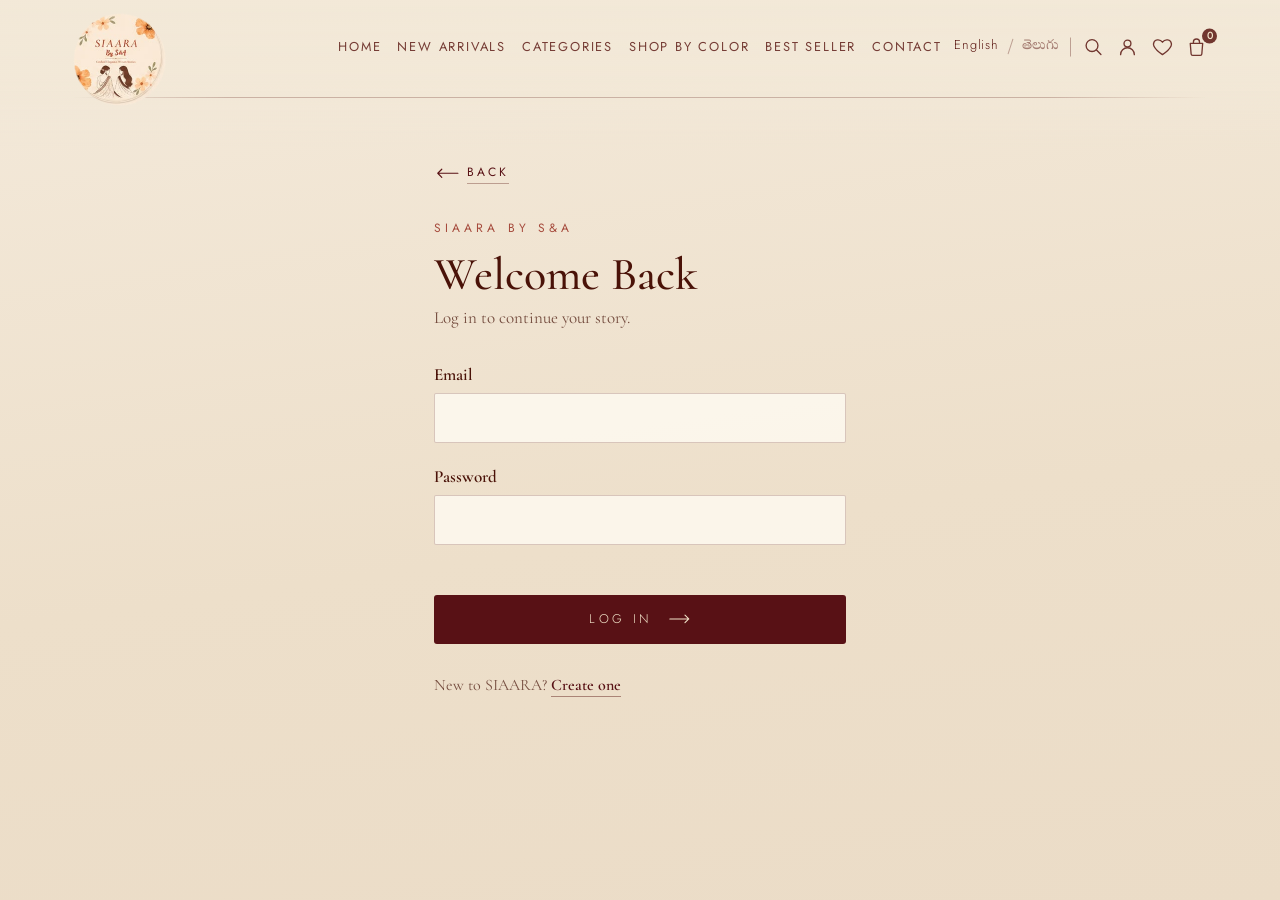
==== account.html @ 32a276ed "SIAARA By S&A — complete saree shopping website Cinematic landing experience (intro, hero, five edit" ====
<!DOCTYPE html>
<html lang="en">
<head>
  <meta charset="UTF-8">
  <meta name="viewport" content="width=device-width, initial-scale=1.0, viewport-fit=cover">
  <title>My Account — SIAARA By S&amp;A</title>
  <link rel="icon" type="image/png" href="assets/img/logo.png">
  <link rel="preconnect" href="https://fonts.googleapis.com">
  <link rel="preconnect" href="https://fonts.gstatic.com" crossorigin>
  <link rel="stylesheet" href="https://fonts.googleapis.com/css2?family=Cormorant:wght@500;600&family=Cormorant+Garamond:wght@400;500;600&family=Great+Vibes&family=Jost:wght@300;400;500&family=Noto+Serif+Telugu:wght@400;500;600&display=swap">
  <link rel="stylesheet" href="css/base.css">
  <link rel="stylesheet" href="css/hero.css">
  <link rel="stylesheet" href="css/commerce.css">
</head>
<body class="commerce past-hero" data-page="account">

  <header id="siteHeader"></header>

  <main class="com-main">
    <div id="accountHost"></div>
  </main>

  <script type="module" src="js/commerce.js"></script>
</body>
</html>
---- css/base.css ----
/* ═══════════════════════════════════════════════
   SIAARA — base tokens & reset
   Colors sampled directly from brand references.
   ═══════════════════════════════════════════════ */

:root {
  /* — sampled brand palette — */
  --cream:        #ECDAC5;   /* intro ground */
  --cream-deep:   #E0CAB2;   /* intro vignette edge */
  --ivory:        #FBEAD4;   /* logo disc fill */
  --terracotta:   #B56B4F;   /* button */
  --terracotta-2: #A65B3F;   /* button pressed / ring line */
  --taupe-ring:   #C6A288;   /* resting ring */
  --taupe-ring-2: #DEC8B1;   /* inner resting ring */
  --maroon:       #510D06;   /* hero wall */
  --maroon-deep:  #411D11;   /* hero shadow corner */

  /* — hero — */
  --hero-fx: 0.5;            /* object-position focus x */
  --text-cream: #F3E6D0;     /* hero type on maroon */
  --logo-land-d: clamp(70px, 10.6vh, 100px);   /* landed logo diameter */

  /* — section 2 — */
  --s2-maroon: #5A1712;      /* editorial text on cream */

  /* — intro geometry — */
  --intro-logo-d: clamp(216px, 30vmin, 292px);
}

*, *::before, *::after { box-sizing: border-box; }

html, body {
  margin: 0;
  padding: 0;
  height: 100%;
}

html { background: var(--cream); }

body {
  font-family: Georgia, 'Times New Roman', serif;
  -webkit-font-smoothing: antialiased;
  -webkit-tap-highlight-color: transparent;
}

/* pinned while the opening choreography plays */
body.is-locked { overflow: hidden; height: 100%; }

img { user-select: none; -webkit-user-drag: none; }

@media (prefers-reduced-motion: reduce) {
  *, *::before, *::after {
    animation-duration: 0.01ms !important;
    transition-duration: 0.01ms !important;
  }
}
---- css/hero.css ----
/* ═══════════════════════════════════════════════
   SIAARA — hero
   Live editorial composition over the clean plate.
   Copy column positions derive from the 1600×900
   reference; the header is the refined couture
   redesign (stage 3).
   ═══════════════════════════════════════════════ */

#hero {
  position: relative;
  width: 100%;
  height: 100svh;
  z-index: 0;
  background: var(--maroon-deep);
  opacity: 0;
  visibility: hidden;
  font-family: 'Cormorant Garamond', Georgia, serif;
  color: var(--text-cream);
}

/* the traveled logo joins the header flow once landed,
   so it scrolls away with the hero */
#logo.in-header {
  position: absolute;
  left: 5.6%;
  top: calc(6.6vh - var(--logo-land-d) / 2);
  width: var(--logo-land-d);
  height: var(--logo-land-d);
  visibility: visible;
  z-index: 7;
}

@media (max-width: 1024px) {
  #logo.in-header {
    left: 16px;
    top: calc(env(safe-area-inset-top, 0px) + 12px);
    width: clamp(60px, 17vw, 80px);
    height: clamp(60px, 17vw, 80px);
  }
}

#heroFrame {
  position: absolute;
  inset: 0;
  overflow: hidden;
}

#heroImg {
  position: absolute;
  inset: 0;
  width: 100%;
  height: 100%;
  object-fit: cover;
  object-position: calc(var(--hero-fx) * 100%) 50%;
  will-change: transform;
}

/* gentle scrims — legibility for the header and base, per reference lighting */
.hero-grade {
  position: absolute;
  inset: 0;
  pointer-events: none;
  background:
    linear-gradient(180deg, rgba(26, 4, 2, 0.55) 0%, rgba(26, 4, 2, 0) 20%),
    linear-gradient(0deg, rgba(22, 4, 2, 0.32) 0%, rgba(22, 4, 2, 0) 12%);
}

/* ─────────── header (couture single tier) ─────────── */

#siteHeader {
  position: fixed;
  inset: 0 0 auto 0;
  height: 13vh;
  z-index: 15;
  pointer-events: none;              /* children re-enable */
  padding-top: env(safe-area-inset-top, 0px);
}

#siteHeader a,
#siteHeader button { pointer-events: auto; }

/* light-ground state once the dark hero has scrolled away */
#siteHeader::before {
  content: '';
  position: absolute;
  inset: -1px 0 -3.5vh 0;
  background: linear-gradient(180deg,
    rgba(242, 232, 215, 0.94) 0%,
    rgba(242, 232, 215, 0.78) 55%,
    rgba(242, 232, 215, 0) 100%);
  opacity: 0;
  transition: opacity 0.5s cubic-bezier(0.22, 1, 0.36, 1);
  pointer-events: none;
}

.past-hero #siteHeader::before { opacity: 1; }

.past-hero .nav-link,
.past-hero .lang-btn,
.past-hero #siteHeader .icon-btn { color: var(--s2-maroon); }

.past-hero .nav-link::after { background: var(--s2-maroon); }

.past-hero .lang-sep,
.past-hero .utils-divider { background: rgba(90, 23, 18, 0.35); }

.past-hero .header-rule {
  background: linear-gradient(90deg,
    rgba(90, 23, 18, 0) 0%,
    rgba(90, 23, 18, 0.26) 14%,
    rgba(90, 23, 18, 0.26) 86%,
    rgba(90, 23, 18, 0) 100%);
}

.past-hero #siteHeader .cart-count { background: var(--s2-maroon); color: #F2E4CA; }

.nav-link,
.lang-btn,
.icon-btn { transition-property: opacity, transform, color; }

#logoSlot {
  position: absolute;
  left: 5.6%;
  top: calc(6.6vh - var(--logo-land-d) / 2);
  width: var(--logo-land-d);
  height: var(--logo-land-d);
  pointer-events: none;
}

.header-rule {
  position: absolute;
  left: 5.6%;
  right: 5.6%;
  top: 10.8vh;
  height: 1px;
  background: linear-gradient(90deg,
    rgba(243, 230, 208, 0) 0%,
    rgba(243, 230, 208, 0.32) 14%,
    rgba(243, 230, 208, 0.32) 86%,
    rgba(243, 230, 208, 0) 100%);
  transform-origin: 50% 50%;
}

#mainNav {
  position: absolute;
  left: 50%;
  top: 5.2vh;
  transform: translate(-50%, -50%);
  display: flex;
  align-items: baseline;
  gap: 2.5vw;
  white-space: nowrap;
}

.nav-link {
  position: relative;
  font-family: 'Jost', sans-serif;
  font-weight: 400;
  font-size: clamp(10px, 1.43vh, 13px);
  letter-spacing: 0.24em;
  text-transform: uppercase;
  line-height: 1;
  color: var(--text-cream);
  text-decoration: none;
  opacity: 0.82;
  transition: opacity 0.45s cubic-bezier(0.22, 1, 0.36, 1);
}

.nav-link::after {
  content: '';
  position: absolute;
  left: 0;
  right: 0.24em;                 /* optical: ignore trailing tracking */
  bottom: -0.75em;
  height: 1px;
  background: var(--text-cream);
  transform: scaleX(0);
  transform-origin: left center;
  transition: transform 0.5s cubic-bezier(0.22, 1, 0.36, 1);
}

.nav-link:hover { opacity: 1; }
.nav-link:hover::after,
.nav-link.is-active::after { transform: scaleX(1); }
.nav-link.is-active { opacity: 1; }

.nav-link:focus-visible,
.icon-btn:focus-visible,
.lang-btn:focus-visible,
.cta:focus-visible {
  outline: 1px solid rgba(243, 230, 208, 0.7);
  outline-offset: 4px;
  border-radius: 2px;
}

/* — right utility cluster — */

.header-utils {
  position: absolute;
  right: 5.6%;
  top: 5.2vh;
  transform: translateY(-50%);
  display: flex;
  align-items: center;
  gap: 1.15vw;   /* tightened when the wishlist icon joined the cluster */
}

.lang-switch {
  display: flex;
  align-items: baseline;
  gap: 0.7em;
}

.lang-btn {
  padding: 0;
  border: none;
  background: none;
  cursor: pointer;
  font-family: 'Jost', sans-serif;
  font-weight: 300;
  font-size: clamp(10px, 1.43vh, 13px);
  letter-spacing: 0.14em;
  line-height: 1;
  color: var(--text-cream);
  opacity: 0.5;
  transition: opacity 0.45s cubic-bezier(0.22, 1, 0.36, 1);
}

.lang-btn[lang="te"] {
  font-family: 'Noto Serif Telugu', serif;
  font-weight: 400;
  font-size: clamp(11px, 1.55vh, 14px);
  letter-spacing: 0.02em;
}

.lang-btn:hover { opacity: 0.85; }

.lang-btn.is-active {
  opacity: 1;
  cursor: default;
}

.lang-sep {
  width: 1px;
  height: 1em;
  background: rgba(243, 230, 208, 0.4);
  transform: rotate(18deg);
  align-self: center;
}

.utils-divider {
  width: 1px;
  height: 2.1vh;
  background: rgba(243, 230, 208, 0.25);
}

.icon-btn {
  position: relative;
  width: clamp(18px, 2.55vh, 23px);
  height: clamp(18px, 2.55vh, 23px);
  padding: 0;
  border: none;
  background: none;
  color: var(--text-cream);
  cursor: pointer;
  opacity: 0.85;
  transition: opacity 0.4s cubic-bezier(0.22, 1, 0.36, 1),
              transform 0.4s cubic-bezier(0.22, 1, 0.36, 1);
}

.icon-btn:hover { opacity: 1; transform: translateY(-1px); }
.icon-btn svg { width: 100%; height: 100%; display: block; }

/* utility icons that navigate (bag, wishlist, account) are anchors */
a.icon-btn { display: inline-block; text-decoration: none; }

.menu-btn { display: none; }

.cart-count {
  position: absolute;
  top: -30%;
  right: -38%;
  min-width: 1.45em;
  height: 1.45em;
  display: grid;
  place-items: center;
  font-family: 'Jost', sans-serif;
  font-weight: 500;
  font-size: clamp(8px, 1.15vh, 11px);
  line-height: 1;
  color: #4A1208;
  background: var(--ivory);
  border-radius: 50%;
}

/* ─────────── copy column ─────────── */

.hero-copy {
  position: absolute;
  left: 11.6%;
  top: 26vh;
  z-index: 5;
  max-width: 42%;
}

.eyebrow {
  margin: 0;
  font-family: 'Cormorant Garamond', Georgia, serif;
  font-weight: 500;
  font-size: clamp(12px, 1.9vh, 18px);
  letter-spacing: 0.42em;
  text-transform: uppercase;
  color: var(--text-cream);
  opacity: 0.94;
}

.display {
  position: relative;
  margin: 0.5vh 0 0 -0.05em;
  height: 13.6vh;                /* fixed box: language switch never reflows */
  font-family: 'Cormorant', 'Cormorant Garamond', Georgia, serif;
  font-weight: 500;
  font-size: clamp(64px, 12.9vh, 126px);
  line-height: 0.98;
  letter-spacing: 0.005em;
  text-transform: uppercase;
  color: #F4E3C8;
}

.display-word { display: inline-block; }

.swash {
  position: absolute;
  left: 3%;
  top: 66%;
  width: 97%;
  max-width: 30vw;
  height: auto;
  color: #F4E3C8;
  pointer-events: none;
}

.subline {
  margin: 3.15vh 0 0;
  font-family: 'Jost', sans-serif;
  font-weight: 300;
  font-size: clamp(11px, 1.67vh, 16px);
  letter-spacing: 0.34em;
  line-height: 1.55;
  text-transform: uppercase;
  color: var(--text-cream);
  opacity: 0.92;
}

.cta {
  display: inline-flex;
  align-items: center;
  gap: 1.4em;
  margin-top: 3.6vh;
  height: clamp(42px, 5.55vh, 53px);
  padding: 0 1.9em;
  border-radius: 999px;
  background: #F2E4CA;
  color: #4A1208;
  text-decoration: none;
  font-family: 'Jost', sans-serif;
  font-weight: 400;
  font-size: clamp(10px, 1.45vh, 14px);
  letter-spacing: 0.26em;
  text-transform: uppercase;
  box-shadow: 0 10px 30px rgba(12, 2, 1, 0.35);
  transition: background 0.5s cubic-bezier(0.22, 1, 0.36, 1),
              transform 0.5s cubic-bezier(0.22, 1, 0.36, 1),
              box-shadow 0.5s cubic-bezier(0.22, 1, 0.36, 1);
}

.cta svg {
  width: 1.85em;
  flex: none;
  transition: transform 0.5s cubic-bezier(0.22, 1, 0.36, 1);
}

.cta:hover {
  background: #F8ECD6;
  transform: translateY(-2px);
  box-shadow: 0 16px 38px rgba(12, 2, 1, 0.45);
}

.cta:hover svg { transform: translateX(6px); }
.cta:active { transform: translateY(0) scale(0.985); }

/* ─────────── the Siaara signature (design statement) ─────────── */

.signature {
  margin-top: 4.2vh;
}

.signature-head {
  display: flex;
  align-items: center;
  gap: 1.6em;
  margin-bottom: 2.5vh;
}

.signature-overline {
  font-family: 'Jost', sans-serif;
  font-weight: 300;
  font-size: clamp(9px, 1.25vh, 12px);
  letter-spacing: 0.38em;
  text-transform: uppercase;
  color: var(--text-cream);
  opacity: 0.78;
  white-space: nowrap;
}

.signature-rule {
  width: 8.5em;
  height: 1px;
  background: linear-gradient(90deg,
    rgba(243, 230, 208, 0.45) 0%,
    rgba(243, 230, 208, 0) 100%);
  transform-origin: left center;
}

.signature-grid {
  display: grid;
  grid-template-columns: repeat(3, 10.5em);
  column-gap: 2.4em;
  margin: 0;
  padding: 0;
  list-style: none;
}

.signature-grid li {
  display: flex;
  flex-direction: column;
  align-items: flex-start;
  gap: 1.6vh;
}

.f-icon {
  width: clamp(20px, 3vh, 27px);
  height: auto;
  color: var(--text-cream);
  opacity: 0.9;
}

.signature-grid span {
  font-family: 'Jost', sans-serif;
  font-weight: 300;
  font-size: clamp(9px, 1.3vh, 13px);
  letter-spacing: 0.27em;
  line-height: 1.7;
  text-transform: uppercase;
  color: var(--text-cream);
  opacity: 0.9;
}

/* ─────────── right column, script, scroll ─────────── */

.hero-side {
  position: absolute;
  left: 84.55%;
  top: 20.3vh;
  z-index: 5;
}

.hero-side p {
  margin: 0;
  font-family: 'Jost', sans-serif;
  font-weight: 300;
  font-size: clamp(10px, 1.56vh, 15px);
  letter-spacing: 0.32em;
  line-height: 1.62;
  text-transform: uppercase;
  color: var(--text-cream);
  opacity: 0.95;
}

.side-rule {
  display: block;
  width: 3em;
  height: 1px;
  margin-top: 2.4vh;
  background: rgba(243, 230, 208, 0.75);
}

.hero-script {
  position: absolute;
  left: 88.4%;
  top: 84vh;
  z-index: 5;
  transform: rotate(-6deg);
  color: #F0DFC6;
}

.hero-script p {
  margin: 0;
  font-family: 'Great Vibes', cursive;
  font-weight: 400;
  font-size: clamp(20px, 3.4vh, 33px);
  line-height: 1.12;
  white-space: nowrap;
}

.hero-script svg {
  width: 62%;
  margin: 0.6vh 0 0 8%;
  color: #F0DFC6;
}

.hero-scroll {
  position: absolute;
  left: 50%;
  top: 88.2vh;
  z-index: 5;
  transform: translateX(-50%);
  display: flex;
  flex-direction: column;
  align-items: center;
  gap: 1.4vh;
  color: var(--text-cream);
  opacity: 0.92;
}

.hero-scroll svg { width: clamp(18px, 2.9vh, 27px); }

.hero-scroll span {
  font-family: 'Jost', sans-serif;
  font-weight: 300;
  font-size: clamp(9px, 1.34vh, 13px);
  letter-spacing: 0.32em;
  text-transform: uppercase;
  white-space: nowrap;
}

/* ─────────── తెలుగు typography ───────────
   Telugu has no capitals and dislikes wide tracking;
   Noto Serif Telugu carries the premium serif voice. */

.lang-te .nav-link,
.lang-te .lang-btn[data-lang="en"] { text-transform: none; }

.lang-te .nav-link {
  font-family: 'Noto Serif Telugu', serif;
  font-weight: 400;
  font-size: clamp(10px, 1.4vh, 13px);
  letter-spacing: 0.02em;
}

.lang-te #mainNav { gap: 1.5vw; }

.lang-te .eyebrow {
  font-family: 'Noto Serif Telugu', serif;
  font-weight: 500;
  letter-spacing: 0.16em;
  font-size: clamp(11px, 1.75vh, 17px);
}

.lang-te .display {
  font-family: 'Noto Serif Telugu', serif;
  font-weight: 600;
  font-size: clamp(44px, 8.9vh, 88px);
  line-height: 1.32;
  letter-spacing: 0.01em;
}

.lang-te .swash { width: 74%; }

.lang-te .subline {
  font-family: 'Noto Serif Telugu', serif;
  font-weight: 400;
  letter-spacing: 0.08em;
  line-height: 1.75;
  font-size: clamp(11px, 1.62vh, 16px);
  text-transform: none;
}

.lang-te .cta span {
  font-family: 'Noto Serif Telugu', serif;
  font-weight: 500;
  letter-spacing: 0.06em;
  font-size: clamp(11px, 1.55vh, 15px);
  text-transform: none;
}

.lang-te .signature-overline,
.lang-te .signature-grid span {
  font-family: 'Noto Serif Telugu', serif;
  font-weight: 400;
  text-transform: none;
}

.lang-te .signature-overline { letter-spacing: 0.14em; }

.lang-te .signature-grid span {
  letter-spacing: 0.05em;
  line-height: 1.8;
  font-size: clamp(10px, 1.42vh, 14px);
}

.lang-te .hero-scroll span {
  font-family: 'Noto Serif Telugu', serif;
  letter-spacing: 0.06em;
  text-transform: none;
}

/* ── collection cards are links: the whole card invites the tap ── */

.na-card, .or-card, .sc-card, .bs-item { cursor: pointer; }

@media (hover: none) {
  .na-card, .or-card, .sc-card, .bs-item {
    -webkit-tap-highlight-color: transparent;
  }
  /* quiet press feedback — the transition lives only on the pressed
     state so it can never fight the gsap entrance transforms */
  .na-card:active, .or-card:active, .sc-card:active, .bs-item:active {
    transform: scale(0.985);
    transition: transform 0.25s cubic-bezier(0.22, 1, 0.36, 1);
  }
}

/* narrower desktops: keep the nav clear of the utility cluster
   (the cluster grew a wishlist icon, so the tightening starts earlier) */
@media (max-width: 1460px) {
  #mainNav { gap: 1.25vw; }
  .header-utils { gap: 0.9vw; }
  .nav-link { letter-spacing: 0.14em; }
  .lang-btn { letter-spacing: 0.06em; }
}

@media (max-width: 1150px) and (min-width: 1025px) {
  #mainNav { gap: 1.05vw; }
  .header-utils { gap: 0.85vw; }
  .nav-link { letter-spacing: 0.13em; }
}

/* ─────────── mobile (interim until the mobile reference arrives) ─────────── */

@media (max-width: 1024px) {
  :root { --hero-fx: 0.62; }

  #mainNav { display: none; }
  .header-rule { display: none; }
  .utils-divider { display: none; }
  #siteHeader .account-btn { display: none; }   /* account lives in the menu */
  #siteHeader .wish-btn { display: none; }      /* wishlist lives in the menu */
  #siteHeader .lang-switch { display: none; }   /* language lives in the menu */
  .menu-btn { display: block; }

  #logoSlot {
    left: 16px;
    top: calc(env(safe-area-inset-top, 0px) + 12px);
    width: clamp(60px, 17vw, 80px);
    height: clamp(60px, 17vw, 80px);
  }

  .header-utils {
    right: 5%;
    top: calc(env(safe-area-inset-top, 0px) + 34px);
    gap: 22px;
  }

  #siteHeader .icon-btn { width: 24px; height: 24px; }

  .hero-copy {
    left: 7.5%;
    top: 24vh;
    max-width: 85%;
  }

  .display { font-size: clamp(56px, 17vw, 92px); height: auto; min-height: 13.6vh; }
  .lang-te .display { font-size: clamp(40px, 12vw, 70px); }
  .swash { max-width: 76vw; }
  .subline { margin-top: 6vh; }

  .signature { margin-top: 5vh; }
  .signature-grid {
    grid-template-columns: repeat(3, minmax(0, 1fr));
    column-gap: 6%;
  }
  .signature-grid span { letter-spacing: 0.18em; }

  .hero-side { display: none; }
  .hero-script { left: auto; right: 6%; top: auto; bottom: 9vh; }
  .hero-scroll { display: none; }
}

/* ─────────── mobile menu overlay ─────────── */

#mobileMenu {
  position: fixed;
  inset: 0;
  z-index: 60;
  background: linear-gradient(168deg, #F2E8D8 0%, #EBDCC7 100%);
  display: flex;
  flex-direction: column;
  align-items: center;
  justify-content: center;
  gap: 0;
  opacity: 0;
  visibility: hidden;
  transition: opacity 0.4s cubic-bezier(0.22, 1, 0.36, 1),
              visibility 0s linear 0.4s;
  padding: calc(env(safe-area-inset-top, 0px) + 4vh) 8% calc(env(safe-area-inset-bottom, 0px) + 5vh);
}

#mobileMenu.is-open {
  opacity: 1;
  visibility: visible;
  transition: opacity 0.45s cubic-bezier(0.22, 1, 0.36, 1);
}

#mobileMenu .mm-link,
#mobileMenu .mm-rule,
#mobileMenu .mm-lang,
#mobileMenu .mm-ig {
  opacity: 0;
  transform: translateY(14px);
  transition: opacity 0.55s cubic-bezier(0.22, 1, 0.36, 1),
              transform 0.55s cubic-bezier(0.22, 1, 0.36, 1);
}

#mobileMenu.is-open .mm-link,
#mobileMenu.is-open .mm-rule,
#mobileMenu.is-open .mm-lang,
#mobileMenu.is-open .mm-ig {
  opacity: 1;
  transform: translateY(0);
}

#mobileMenu.is-open .mm-link:nth-child(1) { transition-delay: 0.06s; }
#mobileMenu.is-open .mm-link:nth-child(2) { transition-delay: 0.11s; }
#mobileMenu.is-open .mm-link:nth-child(3) { transition-delay: 0.16s; }
#mobileMenu.is-open .mm-link:nth-child(4) { transition-delay: 0.21s; }
#mobileMenu.is-open .mm-link:nth-child(5) { transition-delay: 0.26s; }
#mobileMenu.is-open .mm-link:nth-child(6) { transition-delay: 0.31s; }
#mobileMenu.is-open .mm-link:nth-child(7) { transition-delay: 0.36s; }
#mobileMenu.is-open .mm-link:nth-child(8) { transition-delay: 0.41s; }
#mobileMenu.is-open .mm-link:nth-child(9) { transition-delay: 0.46s; }
#mobileMenu.is-open .mm-rule { transition-delay: 0.5s; }
#mobileMenu.is-open .mm-lang { transition-delay: 0.54s; }
#mobileMenu.is-open .mm-ig { transition-delay: 0.58s; }

.mm-close {
  position: absolute;
  top: calc(env(safe-area-inset-top, 0px) + 18px);
  right: 20px;
  width: 44px;
  height: 44px;
  border: 1px solid rgba(90, 23, 18, 0.35);
  border-radius: 50%;
  background: none;
  color: var(--s2-maroon);
  cursor: pointer;
  display: grid;
  place-items: center;
  transition: background 0.4s cubic-bezier(0.22, 1, 0.36, 1);
}

.mm-close svg { width: 40%; }
.mm-close:active { background: rgba(90, 23, 18, 0.08); }

.mm-nav {
  display: flex;
  flex-direction: column;
  align-items: center;
  gap: 3.4vh;
}

.mm-link {
  font-family: 'Cormorant', Georgia, serif;
  font-weight: 500;
  font-size: clamp(26px, 3.8vh, 34px);
  letter-spacing: 0.04em;
  color: #5A1210;
  text-decoration: none;
  line-height: 1;
  padding: 0.5vh 1em;
}

.mm-link:active { opacity: 0.6; }

.lang-te .mm-link,
.mm-link:lang(te) { font-family: 'Noto Serif Telugu', serif; }

.mm-rule {
  width: 15vw;
  max-width: 90px;
  height: 1px;
  margin: 4.5vh 0 3.2vh;
  background: rgba(90, 23, 18, 0.4);
}

.mm-lang .lang-btn { color: var(--s2-maroon); font-size: 15px; }
.mm-lang .lang-sep { background: rgba(90, 23, 18, 0.4); }

.mm-ig {
  margin-top: 3.4vh;
  font-family: 'Jost', sans-serif;
  font-weight: 300;
  font-size: 12px;
  letter-spacing: 0.28em;
  text-transform: uppercase;
  color: rgba(90, 23, 18, 0.75);
  text-decoration: none;
}

body.menu-open { overflow: hidden; }
---- css/commerce.css ----
/* ═══════════════════════════════════════════════
   SIAARA — commerce pages
   Product · Bag · Wishlist · Auth · Checkout ·
   Order · Account — plus the global search overlay
   and toast (also loaded by the landing page).
   Mobile-first; the global header comes from
   hero.css (body carries .past-hero for the light
   palette).
   ═══════════════════════════════════════════════ */

/* ── page ground ── */

body.commerce {
  min-height: 100svh;
  background: linear-gradient(172deg, #F4EADB 0%, #EDDFCA 58%, #EBDCC7 100%);
  color: #3E100A;
  font-family: 'Cormorant Garamond', Georgia, serif;
}

body.menu-open { overflow: hidden; }

.commerce .hdr-logo-link { position: static; }

.com-main {
  max-width: 1180px;
  margin: 0 auto;
  padding: calc(env(safe-area-inset-top, 0px) + 124px) 6% calc(env(safe-area-inset-bottom, 0px) + 9vh);
}

/* ── shared type ── */

.com-eyebrow {
  font-family: 'Jost', sans-serif;
  font-weight: 400;
  font-size: clamp(9px, 1.35vh, 12px);
  letter-spacing: 0.34em;
  text-transform: uppercase;
  color: #A5493B;
  margin: 0 0 1.4vh;
}

.com-h1 {
  font-family: 'Cormorant', Georgia, serif;
  font-weight: 500;
  font-size: clamp(30px, 5.2vh, 46px);
  line-height: 1.08;
  color: #4A1208;
  margin: 0 0 1.6vh;
}

.com-h2 {
  font-family: 'Cormorant', Georgia, serif;
  font-weight: 500;
  font-size: clamp(21px, 3.2vh, 28px);
  color: #4A1208;
  margin: 5.5vh 0 2.4vh;
}

.com-sub {
  font-size: clamp(14px, 2vh, 17px);
  color: rgba(74, 24, 12, 0.75);
  margin: 0 0 4vh;
}

.com-rule {
  width: 54px;
  height: 1px;
  background: rgba(90, 23, 18, 0.4);
  border: none;
  margin: 0 0 3.2vh;
}

.com-empty {
  font-family: 'Cormorant', Georgia, serif;
  font-size: clamp(18px, 2.8vh, 24px);
  color: rgba(74, 24, 12, 0.72);
  margin: 0 0 3.4vh;
}

.com-solo {
  text-align: center;
  padding: 8vh 0 4vh;
}

.com-center { margin: 0 auto; }

/* ── button + form atoms (mirrors the contact section's language) ── */

.commerce .ct-btn {
  display: inline-flex;
  align-items: center;
  justify-content: center;
  gap: 1.3em;
  padding: 1.75vh 1.9em;
  border: none;
  border-radius: 3px;
  background: #581115;
  color: #F2E4CA;
  text-decoration: none;
  cursor: pointer;
  font-family: 'Jost', sans-serif;
  font-weight: 300;
  font-size: clamp(10px, 1.4vh, 13px);
  letter-spacing: 0.27em;
  text-transform: uppercase;
  transition: background 0.5s cubic-bezier(0.22, 1, 0.36, 1),
              transform 0.5s cubic-bezier(0.22, 1, 0.36, 1),
              box-shadow 0.5s cubic-bezier(0.22, 1, 0.36, 1);
}

.commerce .ct-btn svg { width: 1.7em; flex: none; transition: transform 0.5s cubic-bezier(0.22, 1, 0.36, 1); }

.commerce .ct-btn:hover {
  background: #6B1712;
  transform: translateY(-2px);
  box-shadow: 0 12px 26px rgba(64, 12, 8, 0.28);
}

.commerce .ct-btn:hover svg { transform: translateX(5px); }
.commerce .ct-btn:active { transform: translateY(0); }

.commerce .ct-btn:focus-visible {
  outline: 1px solid rgba(90, 23, 18, 0.7);
  outline-offset: 4px;
}

.commerce .cf-row { margin-bottom: 2.6vh; }

.commerce .cf-row label {
  display: block;
  margin-bottom: 0.9vh;
  font-family: 'Cormorant Garamond', Georgia, serif;
  font-weight: 600;
  font-size: clamp(14px, 1.9vh, 18px);
  color: #4A1208;
}

.commerce .cf-row input {
  width: 100%;
  padding: 1.5vh 1.1em;
  background: rgba(255, 252, 245, 0.75);
  border: 1px solid rgba(90, 23, 18, 0.22);
  border-radius: 2px;
  font-family: 'Cormorant Garamond', Georgia, serif;
  font-size: max(16px, clamp(14px, 1.9vh, 17px));   /* ≥16px: no iOS zoom */
  color: #3E100A;
  transition: border-color 0.45s cubic-bezier(0.22, 1, 0.36, 1),
              background 0.45s cubic-bezier(0.22, 1, 0.36, 1);
  appearance: none;
}

.commerce .cf-row input::placeholder { color: rgba(90, 40, 25, 0.4); }

.commerce .cf-row input:focus {
  outline: none;
  border-color: rgba(90, 23, 18, 0.75);
  background: #FFFDF7;
}

.commerce .cf-err {
  display: block;
  margin-top: 1vh;
  min-height: 1.2em;
  font-family: 'Jost', sans-serif;
  font-size: clamp(11px, 1.4vh, 13px);
  letter-spacing: 0.05em;
  color: #9C3B2A;
}

/* ── auth (login / signup) ──
   plain centered block — no flex sizing anywhere in
   this chain, so the card can never collapse */

.auth-main {
  display: block;
  width: 100%;
  max-width: 460px;
  margin: 0 auto;
  padding: calc(env(safe-area-inset-top, 0px) + 118px) 24px calc(env(safe-area-inset-bottom, 0px) + 10vh);
  box-sizing: border-box;
}

.auth-card {
  display: block;
  width: 100%;
  min-width: 0;
}

.auth-card .com-h1 { margin-bottom: 0.8vh; }

.auth-form { margin-top: 3.6vh; }

.auth-submit { width: 100%; margin-top: 1.2vh; }

.auth-alt {
  margin-top: 3.4vh;
  font-size: clamp(14px, 1.9vh, 16px);
  color: rgba(74, 24, 12, 0.72);
}

.auth-alt a {
  color: #581115;
  font-weight: 600;
  text-decoration: none;
  border-bottom: 1px solid rgba(90, 23, 18, 0.45);
  padding-bottom: 1px;
  transition: opacity 0.35s;
}

.auth-alt a:hover { opacity: 0.7; }

/* ── product detail ── */

.pd { display: block; }

.pd-gallery { margin-bottom: 4vh; }

.pd-track {
  display: flex;
  overflow-x: auto;
  scroll-snap-type: x mandatory;
  -webkit-overflow-scrolling: touch;
  scrollbar-width: none;
  border-radius: 3px;
}

.pd-track::-webkit-scrollbar { display: none; }

.pd-slide {
  flex: 0 0 100%;
  margin: 0;
  scroll-snap-align: center;
}

.pd-slide img {
  display: block;
  width: 100%;
  aspect-ratio: 3 / 4.1;
  object-fit: cover;
  border-radius: 3px;
  box-shadow: 0 18px 44px rgba(64, 18, 8, 0.16);
}

.pd-thumbs {
  display: flex;
  gap: 10px;
  margin-top: 12px;
}

.pd-thumbs button {
  width: 58px;
  height: 74px;
  padding: 0;
  border: 1px solid rgba(90, 23, 18, 0.25);
  border-radius: 2px;
  overflow: hidden;
  background: none;
  cursor: pointer;
}

.pd-thumbs img { width: 100%; height: 100%; object-fit: cover; display: block; }

.pd-name {
  font-family: 'Cormorant', Georgia, serif;
  font-weight: 500;
  font-size: clamp(28px, 4.6vh, 42px);
  line-height: 1.1;
  color: #4A1208;
  margin: 0 0 1.2vh;
}

.pd-price {
  font-family: 'Jost', sans-serif;
  font-weight: 400;
  font-size: clamp(17px, 2.6vh, 22px);
  letter-spacing: 0.06em;
  color: #581115;
  margin: 0 0 2.4vh;
}

.pd-desc {
  font-size: clamp(15px, 2.1vh, 18px);
  line-height: 1.65;
  color: rgba(62, 16, 10, 0.85);
  margin: 0 0 3.4vh;
  max-width: 52ch;
}

.pd-meta {
  margin: 0 0 4vh;
  border-top: 1px solid rgba(90, 23, 18, 0.18);
}

.pd-meta > div {
  display: flex;
  justify-content: space-between;
  align-items: baseline;
  gap: 1.5em;
  padding: 1.5vh 0;
  border-bottom: 1px solid rgba(90, 23, 18, 0.18);
}

.pd-meta dt {
  font-family: 'Jost', sans-serif;
  font-size: clamp(9px, 1.3vh, 11px);
  letter-spacing: 0.28em;
  text-transform: uppercase;
  color: #A5493B;
}

.pd-meta dd {
  margin: 0;
  font-size: clamp(14px, 2vh, 17px);
  color: #3E100A;
  text-align: right;
}

.pd-actions {
  display: flex;
  flex-direction: column;
  gap: 1.6vh;
}

.pd-add { width: 100%; }

.pd-wishbtn {
  display: inline-flex;
  align-items: center;
  justify-content: center;
  gap: 0.8em;
  width: 100%;
  padding: 1.6vh 1.5em;
  background: none;
  border: 1px solid rgba(90, 23, 18, 0.45);
  border-radius: 3px;
  color: #581115;
  cursor: pointer;
  font-family: 'Jost', sans-serif;
  font-weight: 300;
  font-size: clamp(10px, 1.4vh, 13px);
  letter-spacing: 0.24em;
  text-transform: uppercase;
  transition: background 0.45s, border-color 0.45s;
}

.pd-wishbtn svg { width: 1.35em; flex: none; }
.pd-wishbtn:hover { background: rgba(90, 23, 18, 0.06); }
.pd-wishbtn.is-on { border-color: #581115; background: rgba(90, 23, 18, 0.07); }

.pd-buy {
  display: block;
  width: 100%;               /* it is a <button> now — stretch like the old anchor */
  background: none;
  border: none;
  cursor: pointer;
  margin-top: 2.2vh;
  text-align: center;
  font-family: 'Jost', sans-serif;
  font-size: clamp(11px, 1.5vh, 14px);
  letter-spacing: 0.24em;
  text-transform: uppercase;
  color: #581115;
  text-decoration: none;
  border-bottom: none;
  padding: 0.6vh 0;
}

.pd-buy:hover { opacity: 0.7; }

.pd-note {
  margin: 2.6vh 0 0;
  font-family: 'Jost', sans-serif;
  font-size: clamp(11px, 1.5vh, 13px);
  letter-spacing: 0.04em;
  color: rgba(120, 60, 40, 0.85);
  text-align: center;
}

/* ── product card grid (wishlist / more-in-shade) ── */

.pc-grid {
  list-style: none;
  margin: 0;
  padding: 0;
  display: grid;
  grid-template-columns: repeat(2, minmax(0, 1fr));
  gap: 5vw 4vw;
}

.pc { display: flex; flex-direction: column; }

.pc-media {
  display: block;
  border-radius: 3px;
  overflow: hidden;
  box-shadow: 0 12px 30px rgba(64, 18, 8, 0.14);
}

.pc-media img {
  display: block;
  width: 100%;
  aspect-ratio: 3 / 4.2;
  object-fit: cover;
  transition: transform 0.7s cubic-bezier(0.22, 1, 0.36, 1);
}

.pc-media:hover img { transform: scale(1.04); }

.pc-name {
  margin-top: 1.6vh;
  font-family: 'Cormorant', Georgia, serif;
  font-weight: 500;
  font-size: clamp(15px, 2.2vh, 19px);
  line-height: 1.25;
  color: #4A1208;
  text-decoration: none;
}

.pc-price {
  margin-top: 0.4vh;
  font-family: 'Jost', sans-serif;
  font-weight: 400;
  font-size: clamp(12px, 1.7vh, 15px);
  letter-spacing: 0.06em;
  color: #581115;
}

.pc-actions {
  display: flex;
  flex-direction: column;
  gap: 1vh;
  margin-top: auto;          /* keeps buttons level when a name wraps */
  padding-top: 1.6vh;
}

.pc-add { padding: 1.3vh 1em; letter-spacing: 0.2em; }

.pc-removewish {
  align-self: center;
  padding: 0.4vh 0;
  background: none;
  border: none;
  cursor: pointer;
  font-family: 'Jost', sans-serif;
  font-size: clamp(10px, 1.4vh, 12px);
  letter-spacing: 0.16em;
  text-transform: uppercase;
  color: rgba(120, 50, 35, 0.8);
  border-bottom: 1px solid rgba(120, 50, 35, 0.35);
}

/* ── cart ── */

.cr-list {
  list-style: none;
  margin: 0 0 4vh;
  padding: 0;
}

.cr {
  display: grid;
  grid-template-columns: 88px minmax(0, 1fr) auto;
  gap: 4vw;
  align-items: start;
  padding: 3vh 0;
  border-bottom: 1px solid rgba(90, 23, 18, 0.16);
}

.cr:first-child { border-top: 1px solid rgba(90, 23, 18, 0.16); }

.cr-media img {
  display: block;
  width: 88px;
  aspect-ratio: 3 / 4.2;
  object-fit: cover;
  border-radius: 2px;
}

.cr-info { display: flex; flex-direction: column; min-width: 0; }

.cr-name {
  font-family: 'Cormorant', Georgia, serif;
  font-weight: 500;
  font-size: clamp(16px, 2.4vh, 21px);
  line-height: 1.2;
  color: #4A1208;
  text-decoration: none;
}

.cr-colour {
  margin-top: 0.4vh;
  font-family: 'Jost', sans-serif;
  font-size: clamp(10px, 1.4vh, 12px);
  letter-spacing: 0.2em;
  text-transform: uppercase;
  color: #A5493B;
}

.cr-price {
  margin-top: 0.7vh;
  font-family: 'Jost', sans-serif;
  font-size: clamp(12px, 1.7vh, 15px);
  letter-spacing: 0.05em;
  color: #581115;
}

.cr-qty {
  display: inline-flex;
  align-items: center;
  gap: 0;
  margin-top: 1.6vh;
  border: 1px solid rgba(90, 23, 18, 0.35);
  border-radius: 2px;
  width: max-content;
}

.cr-qty button {
  width: 34px;
  height: 34px;
  border: none;
  background: none;
  color: #581115;
  font-size: 17px;
  cursor: pointer;
  display: grid;
  place-items: center;
}

.cr-qty button:active { background: rgba(90, 23, 18, 0.08); }

.cr-qty span {
  min-width: 30px;
  text-align: center;
  font-family: 'Jost', sans-serif;
  font-size: 14px;
  color: #3E100A;
}

.cr-side {
  display: flex;
  flex-direction: column;
  align-items: flex-end;
  gap: 1.4vh;
}

.cr-line {
  font-family: 'Jost', sans-serif;
  font-size: clamp(13px, 1.9vh, 16px);
  letter-spacing: 0.04em;
  color: #3E100A;
  white-space: nowrap;
}

.cr-remove {
  padding: 0.3vh 0;
  background: none;
  border: none;
  cursor: pointer;
  font-family: 'Jost', sans-serif;
  font-size: clamp(10px, 1.3vh, 12px);
  letter-spacing: 0.16em;
  text-transform: uppercase;
  color: rgba(120, 50, 35, 0.8);
  border-bottom: 1px solid rgba(120, 50, 35, 0.35);
}

.cart-summary {
  max-width: 460px;
  margin-left: auto;
}

.cs-row {
  display: flex;
  justify-content: space-between;
  align-items: baseline;
  padding: 1.6vh 0;
  border-top: 1px solid rgba(90, 23, 18, 0.3);
  font-family: 'Cormorant', Georgia, serif;
  font-size: clamp(17px, 2.6vh, 23px);
  color: #4A1208;
}

.cs-row strong { font-weight: 600; }

.cs-note {
  margin: 0.6vh 0 2.6vh;
  font-family: 'Jost', sans-serif;
  font-size: clamp(11px, 1.5vh, 13px);
  letter-spacing: 0.04em;
  color: rgba(120, 60, 40, 0.85);
}

.cs-checkout { width: 100%; }

/* ── checkout ── */

.ck-banner {
  display: flex;
  align-items: center;
  gap: 0.9em;
  margin: 0 0 4vh;
  padding: 1.7vh 1.3em;
  background: rgba(88, 17, 21, 0.07);
  border: 1px solid rgba(90, 23, 18, 0.2);
  border-radius: 3px;
  font-family: 'Jost', sans-serif;
  font-size: clamp(12px, 1.6vh, 14px);
  letter-spacing: 0.03em;
  color: #581115;
}

.ck-banner svg { width: 1.3em; flex: none; }

.ck-grid { display: block; }

.addr-2col {
  display: grid;
  grid-template-columns: 1fr 1fr;
  gap: 0 4%;
}

.ck-review-h { margin-top: 0; }

.ok-items,
#reviewItems {
  list-style: none;
  margin: 0 0 1vh;
  padding: 0;
}

#reviewItems li {
  display: flex;
  align-items: center;
  gap: 1em;
  padding: 1.4vh 0;
  border-bottom: 1px solid rgba(90, 23, 18, 0.14);
  font-size: clamp(14px, 2vh, 17px);
}

#reviewItems img {
  width: 44px;
  aspect-ratio: 3 / 4;
  object-fit: cover;
  border-radius: 2px;
  flex: none;
}

#reviewItems span { flex: 1; min-width: 0; }
#reviewItems strong { font-weight: 600; white-space: nowrap; }

.review-addr {
  margin: 1.2vh 0 3.6vh;
  font-size: clamp(14px, 2vh, 17px);
  line-height: 1.6;
  color: rgba(62, 16, 10, 0.85);
}

.review-actions {
  display: flex;
  flex-direction: column;
  gap: 1.8vh;
  margin-top: 3vh;
}

.review-actions .ct-btn { width: 100%; }

.ck-back {
  align-self: center;
  padding: 0.4vh 0;
  background: none;
  border: none;
  cursor: pointer;
  font-family: 'Jost', sans-serif;
  font-size: clamp(11px, 1.5vh, 13px);
  letter-spacing: 0.18em;
  text-transform: uppercase;
  color: #581115;
  border-bottom: 1px solid rgba(90, 23, 18, 0.4);
}

/* ── order confirmation ── */

.order-card { text-align: center; max-width: 560px; margin: 0 auto; }

.ok-badge {
  width: clamp(58px, 9vh, 76px);
  margin: 0 auto 2.6vh;
  color: #581115;
}

.ok-badge svg { width: 100%; }

.ok-number {
  font-family: 'Jost', sans-serif;
  font-weight: 400;
  font-size: clamp(13px, 1.9vh, 16px);
  letter-spacing: 0.3em;
  color: #A5493B;
  margin: 0 0 2.4vh;
}

.ok-note {
  font-size: clamp(13px, 1.9vh, 16px);
  line-height: 1.6;
  color: rgba(120, 60, 40, 0.9);
  margin: 0 auto 4vh;
  max-width: 46ch;
}

.ok-items li {
  display: flex;
  justify-content: space-between;
  gap: 1.5em;
  padding: 1.4vh 0;
  border-bottom: 1px solid rgba(90, 23, 18, 0.14);
  font-size: clamp(14px, 2vh, 17px);
  text-align: left;
}

.ok-total { margin-top: 0.5vh; }

.ok-addr {
  margin: 2.6vh 0 4.5vh;
  font-size: clamp(14px, 2vh, 17px);
  line-height: 1.6;
  color: rgba(62, 16, 10, 0.85);
}

.ok-actions {
  display: flex;
  flex-direction: column;
  align-items: center;
  gap: 2.2vh;
}

.ok-actions .ct-btn { width: 100%; max-width: 340px; }

.ok-view {
  font-family: 'Jost', sans-serif;
  font-size: clamp(11px, 1.5vh, 13px);
  letter-spacing: 0.2em;
  text-transform: uppercase;
  color: #581115;
  text-decoration: none;
  border-bottom: 1px solid rgba(90, 23, 18, 0.4);
  padding-bottom: 2px;
}

/* ── account ── */

.acc-email { overflow-wrap: anywhere; }

.acc-links {
  display: flex;
  gap: 0.9em;
  align-items: baseline;
  font-family: 'Jost', sans-serif;
  font-size: clamp(11px, 1.6vh, 14px);
  letter-spacing: 0.18em;
  text-transform: uppercase;
}

.acc-links a {
  color: #581115;
  text-decoration: none;
  border-bottom: 1px solid rgba(90, 23, 18, 0.4);
  padding-bottom: 2px;
}

.acc-orders {
  list-style: none;
  margin: 0;
  padding: 0;
}

.acc-orders a {
  display: flex;
  align-items: baseline;
  gap: 1.2em;
  padding: 2vh 0;
  border-bottom: 1px solid rgba(90, 23, 18, 0.16);
  text-decoration: none;
  color: #3E100A;
  font-size: clamp(13px, 1.9vh, 16px);
}

.acc-orders li:first-child a { border-top: 1px solid rgba(90, 23, 18, 0.16); }

.ao-num {
  font-family: 'Jost', sans-serif;
  font-size: clamp(11px, 1.6vh, 13px);
  letter-spacing: 0.14em;
  color: #581115;
}

.ao-date { flex: 1; color: rgba(62, 16, 10, 0.7); }

.acc-addr {
  margin: 0;
  font-size: clamp(14px, 2vh, 17px);
  line-height: 1.6;
  color: rgba(62, 16, 10, 0.85);
}

.acc-logout {
  margin-top: 6vh;
  padding: 0.5vh 0;
  background: none;
  border: none;
  cursor: pointer;
  font-family: 'Jost', sans-serif;
  font-size: clamp(11px, 1.5vh, 13px);
  letter-spacing: 0.2em;
  text-transform: uppercase;
  color: #9C3B2A;
  border-bottom: 1px solid rgba(156, 59, 42, 0.45);
}

/* ── search overlay (global — index too) ── */

#searchOverlay {
  position: fixed;
  inset: 0;
  z-index: 70;
  background: linear-gradient(168deg, #F2E8D8 0%, #EBDCC7 100%);
  opacity: 0;
  visibility: hidden;
  transition: opacity 0.4s cubic-bezier(0.22, 1, 0.36, 1),
              visibility 0s linear 0.4s;
  overflow-y: auto;
  -webkit-overflow-scrolling: touch;
}

#searchOverlay.is-open {
  opacity: 1;
  visibility: visible;
  transition: opacity 0.45s cubic-bezier(0.22, 1, 0.36, 1);
}

#searchOverlay .mm-close {
  position: fixed;
  top: calc(env(safe-area-inset-top, 0px) + 18px);
  right: 20px;
  width: 44px;
  height: 44px;
  border: 1px solid rgba(90, 23, 18, 0.35);
  border-radius: 50%;
  background: none;
  color: #5A1712;
  cursor: pointer;
  display: grid;
  place-items: center;
}

#searchOverlay .mm-close svg { width: 40%; }

.so-inner {
  max-width: 640px;
  margin: 0 auto;
  padding: calc(env(safe-area-inset-top, 0px) + 13vh) 7% 8vh;
}

.so-field {
  display: flex;
  align-items: center;
  gap: 0.9em;
  border-bottom: 1px solid rgba(90, 23, 18, 0.5);
  padding-bottom: 1.4vh;
  color: #5A1712;
}

.so-field svg { width: 22px; flex: none; opacity: 0.7; }

#soInput {
  flex: 1;
  min-width: 0;
  background: none;
  border: none;
  outline: none;
  font-family: 'Cormorant', Georgia, serif;
  font-size: clamp(19px, 3vh, 27px);
  color: #3E100A;
}

#soInput::placeholder { color: rgba(90, 40, 25, 0.4); }
#soInput::-webkit-search-cancel-button { display: none; }

#soResults {
  list-style: none;
  margin: 3vh 0 0;
  padding: 0;
}

#soResults li a {
  display: flex;
  align-items: center;
  gap: 1.1em;
  padding: 1.6vh 0;
  border-bottom: 1px solid rgba(90, 23, 18, 0.14);
  text-decoration: none;
}

#soResults img {
  width: 46px;
  aspect-ratio: 3 / 4;
  object-fit: cover;
  border-radius: 2px;
  flex: none;
}

.so-name {
  flex: 1;
  min-width: 0;
  font-family: 'Cormorant', Georgia, serif;
  font-size: clamp(16px, 2.4vh, 20px);
  color: #4A1208;
}

.so-price {
  font-family: 'Jost', sans-serif;
  font-size: clamp(12px, 1.7vh, 14px);
  letter-spacing: 0.06em;
  color: #581115;
  white-space: nowrap;
}

.so-none {
  padding: 2.5vh 0;
  font-family: 'Cormorant', Georgia, serif;
  font-size: clamp(15px, 2.2vh, 19px);
  color: rgba(74, 24, 12, 0.7);
}

/* ── toast ── */

#toast {
  position: fixed;
  left: 50%;
  bottom: calc(env(safe-area-inset-bottom, 0px) + 4vh);
  transform: translate(-50%, 16px);
  z-index: 80;
  padding: 1.5vh 1.8em;
  background: #4A1208;
  color: #F2E4CA;
  border-radius: 3px;
  font-family: 'Jost', sans-serif;
  font-size: clamp(12px, 1.7vh, 14px);
  letter-spacing: 0.08em;
  opacity: 0;
  pointer-events: none;
  transition: opacity 0.4s cubic-bezier(0.22, 1, 0.36, 1),
              transform 0.4s cubic-bezier(0.22, 1, 0.36, 1);
  box-shadow: 0 14px 34px rgba(40, 8, 4, 0.35);
  max-width: 86vw;
  text-align: center;
}

#toast.show {
  opacity: 1;
  transform: translate(-50%, 0);
}

/* ── Telugu typography on commerce pages ── */

.lang-te .com-h1,
.lang-te .com-h2,
.lang-te .pd-name,
.lang-te .pc-name,
.lang-te .cr-name,
.lang-te .com-empty,
.lang-te .so-name,
.lang-te #soInput {
  font-family: 'Noto Serif Telugu', serif;
  letter-spacing: 0.01em;
  line-height: 1.35;
}

.lang-te .com-eyebrow,
.lang-te .commerce .ct-btn,
.lang-te .pd-wishbtn,
.lang-te .pd-buy,
.lang-te .cr-colour,
.lang-te .cr-remove,
.lang-te .pc-removewish,
.lang-te .acc-links a,
.lang-te .acc-logout,
.lang-te .ck-back,
.lang-te .ok-view {
  font-family: 'Noto Serif Telugu', serif;
  letter-spacing: 0.1em;
  text-transform: none;
}

.lang-te .pd-desc,
.lang-te .pd-meta dd,
.lang-te .com-sub,
.lang-te .cs-note,
.lang-te .pd-note,
.lang-te .ok-note,
.lang-te .ck-banner,
.lang-te .cf-err,
.lang-te .auth-alt {
  font-family: 'Noto Serif Telugu', serif;
  line-height: 1.75;
}

.lang-te .cf-row label { font-family: 'Noto Serif Telugu', serif; }

/* ── desktop refinements ── */

@media (min-width: 721px) {
  .pc-grid { grid-template-columns: repeat(3, minmax(0, 1fr)); gap: 5vh 3.4%; }
  .pd-actions { flex-direction: row; }
  .pd-add { flex: 1.4; }
  .pd-wishbtn { flex: 1; }
  .review-actions { flex-direction: row; align-items: center; gap: 2.5em; }
  .review-actions .ct-btn { width: auto; flex: none; }
  .ok-actions { flex-direction: row; justify-content: center; gap: 2.5em; }
  .ok-actions .ct-btn { width: auto; }
}

@media (min-width: 1025px) {
  .com-main { padding-top: calc(env(safe-area-inset-top, 0px) + 17vh); }

  /* checkout reads as one elegant column, not viewport-wide fields */
  .ck-banner, #addrStep, #reviewStep { max-width: 620px; }

  .pd {
    display: grid;
    grid-template-columns: minmax(0, 0.92fr) minmax(0, 1fr);
    gap: 6%;
    align-items: start;
  }

  .pd-gallery {
    position: sticky;
    top: calc(env(safe-area-inset-top, 0px) + 15vh);
    margin-bottom: 0;
  }

  .pc-grid { grid-template-columns: repeat(4, minmax(0, 1fr)); }

  .ck-grid {
    display: grid;
    grid-template-columns: minmax(0, 1fr) 400px;
    gap: 7%;
    align-items: start;
  }

  .auth-main { padding-top: calc(env(safe-area-inset-top, 0px) + 17vh); }
}

/* very narrow screens: keep comfortable gutters, never clip */
@media (max-width: 380px) {
  .com-main { padding-left: 16px; padding-right: 16px; }
  .auth-main { padding-left: 16px; padding-right: 16px; }
  .addr-2col { display: block; }
}

/* ═══════════ listing pages · galleries · reviews (real catalog) ═══════════ */

/* ── filter chips ── */

.chip-row {
  display: flex;
  flex-wrap: wrap;
  gap: 10px;
  margin: 0 0 2vh;
}

.chip {
  display: inline-flex;
  align-items: center;
  gap: 0.55em;
  padding: 9px 16px;
  border: 1px solid rgba(90, 23, 18, 0.3);
  border-radius: 999px;
  background: none;
  color: #581115;
  cursor: pointer;
  font-family: 'Jost', sans-serif;
  font-weight: 400;
  font-size: clamp(11px, 1.5vh, 13px);
  letter-spacing: 0.12em;
  text-transform: uppercase;
  transition: background 0.4s cubic-bezier(0.22, 1, 0.36, 1),
              color 0.4s cubic-bezier(0.22, 1, 0.36, 1),
              border-color 0.4s cubic-bezier(0.22, 1, 0.36, 1);
}

.chip:hover { border-color: rgba(90, 23, 18, 0.65); }

.chip.is-on {
  background: #581115;
  border-color: #581115;
  color: #F2E4CA;
}

.chip-swatch {
  width: 11px;
  height: 11px;
  border-radius: 50%;
  box-shadow: inset 0 0 0 1px rgba(255, 253, 247, 0.35);
  flex: none;
}

.list-count {
  margin: 0 0 2.4vh;
  font-family: 'Jost', sans-serif;
  font-size: clamp(10px, 1.4vh, 12px);
  letter-spacing: 0.22em;
  text-transform: uppercase;
  color: rgba(120, 60, 40, 0.85);
}

/* journey back button — top of every internal page */
.go-back {
  display: inline-flex;
  align-items: center;
  gap: 0.7em;
  margin: 0 0 2.8vh;
  padding: 10px 2px;
  background: none;
  border: none;
  cursor: pointer;
  font-family: 'Jost', sans-serif;
  font-weight: 400;
  font-size: clamp(10px, 1.45vh, 12px);
  letter-spacing: 0.24em;
  text-transform: uppercase;
  color: #581115;
  transition: opacity 0.35s cubic-bezier(0.22, 1, 0.36, 1),
              transform 0.35s cubic-bezier(0.22, 1, 0.36, 1);
}

.go-back svg { width: 1.9em; flex: none; transition: transform 0.35s cubic-bezier(0.22, 1, 0.36, 1); }
.go-back span { border-bottom: 1px solid rgba(90, 23, 18, 0.35); padding-bottom: 2px; }
.go-back:hover { opacity: 0.75; }
.go-back:hover svg { transform: translateX(-4px); }
.go-back:active { transform: translateX(-2px); }
.go-back:focus-visible { outline: 1px solid rgba(90, 23, 18, 0.7); outline-offset: 4px; }

.lang-te .go-back {
  font-family: 'Noto Serif Telugu', serif;
  letter-spacing: 0.08em;
  text-transform: none;
}

.com-backlink {
  display: inline-block;
  margin-bottom: 2.2vh;
  font-family: 'Jost', sans-serif;
  font-size: clamp(10px, 1.4vh, 12px);
  letter-spacing: 0.2em;
  text-transform: uppercase;
  color: #581115;
  text-decoration: none;
  border-bottom: 1px solid rgba(90, 23, 18, 0.35);
  padding-bottom: 2px;
}

/* ── shop-by-color swatch selector ── */

.swatch-row {
  list-style: none;
  margin: 0 0 1.4vh;
  padding: 0;
  display: grid;
  grid-template-columns: repeat(4, minmax(0, 1fr));
  gap: 10px;
}

.swatch {
  width: 100%;
  display: flex;
  flex-direction: column;
  align-items: center;
  gap: 6px;
  padding: 13px 6px 11px;
  border: 1px solid rgba(90, 23, 18, 0.22);
  border-radius: 3px;
  background: rgba(255, 252, 245, 0.55);
  cursor: pointer;
  transition: border-color 0.4s, background 0.4s, transform 0.4s;
}

.swatch:hover { transform: translateY(-2px); border-color: rgba(90, 23, 18, 0.5); }

.swatch.is-on {
  border-color: #581115;
  background: #FFFDF7;
  box-shadow: 0 10px 24px -12px rgba(64, 12, 8, 0.4);
}

.swatch-dot {
  width: 26px;
  height: 26px;
  border-radius: 50%;
  box-shadow: inset 0 0 0 1px rgba(62, 16, 10, 0.18);
}

.swatch-name {
  font-family: 'Cormorant', Georgia, serif;
  font-weight: 500;
  font-size: clamp(13px, 1.9vh, 16px);
  color: #4A1208;
  line-height: 1.1;
}

.swatch-count {
  font-family: 'Jost', sans-serif;
  font-size: clamp(9px, 1.25vh, 11px);
  letter-spacing: 0.12em;
  color: rgba(120, 60, 40, 0.8);
}

.list-clear { margin-bottom: 2.4vh; }

/* ── collections (sarees by origin) ── */

.type-grid {
  list-style: none;
  margin: 0;
  padding: 0;
  display: grid;
  grid-template-columns: repeat(2, minmax(0, 1fr));
  gap: 5vw 4vw;
}

.type-card {
  display: flex;
  flex-direction: column;
  text-decoration: none;
}

.tc-media {
  display: block;
  border-radius: 3px;
  overflow: hidden;
  box-shadow: 0 12px 30px rgba(64, 18, 8, 0.14);
}

.tc-media img {
  display: block;
  width: 100%;
  aspect-ratio: 3 / 3.6;
  object-fit: cover;
  transition: transform 0.7s cubic-bezier(0.22, 1, 0.36, 1);
}

.type-card:hover .tc-media img { transform: scale(1.04); }

.tc-name {
  margin-top: 1.5vh;
  font-family: 'Cormorant', Georgia, serif;
  font-weight: 500;
  font-size: clamp(17px, 2.6vh, 23px);
  color: #4A1208;
  line-height: 1.15;
}

.tc-count {
  margin-top: 0.3vh;
  font-family: 'Jost', sans-serif;
  font-size: clamp(10px, 1.35vh, 12px);
  letter-spacing: 0.18em;
  text-transform: uppercase;
  color: rgba(120, 60, 40, 0.8);
}

.coll-head { margin-bottom: 3vh; }

.coll-film {
  position: relative;
  margin-top: 2.6vh;
  max-width: 340px;
  border-radius: 3px;
  overflow: hidden;
  box-shadow: 0 16px 38px rgba(64, 18, 8, 0.2);
}

.coll-film video {
  display: block;
  width: 100%;
  aspect-ratio: 9 / 16;
  object-fit: cover;
  background: #1c0a06;
}

.film-play {
  position: absolute;
  inset: 0;
  display: flex;
  flex-direction: column;
  align-items: center;
  justify-content: center;
  gap: 1.2vh;
  border: none;
  background: rgba(30, 8, 4, 0.18);
  color: #F6ECDA;
  cursor: pointer;
  font-family: 'Jost', sans-serif;
  font-size: clamp(10px, 1.4vh, 12px);
  letter-spacing: 0.22em;
  text-transform: uppercase;
}

.film-play svg { width: clamp(52px, 8vh, 66px); }

/* ── product cards: extra lines + video badge ── */

.pc { position: relative; }

.pc-media { position: relative; }

.pc-video {
  position: absolute;
  right: 10px;
  bottom: 10px;
  width: 30px;
  pointer-events: none;
}

.pc-video svg { display: block; width: 100%; }

.pc-wish {
  position: absolute;
  top: 10px;
  right: 10px;
  z-index: 2;
  width: 34px;
  height: 34px;
  padding: 7px;
  border: none;
  border-radius: 50%;
  background: rgba(246, 236, 218, 0.82);
  color: #581115;
  cursor: pointer;
  transition: transform 0.35s cubic-bezier(0.22, 1, 0.36, 1);
}

.pc-wish:active { transform: scale(0.88); }
.pc-wish svg { display: block; width: 100%; height: 100%; }
.pc-wish.is-on { color: #8E1F1C; }

.pc-type {
  margin-top: 1.4vh;
  font-family: 'Jost', sans-serif;
  font-size: clamp(9px, 1.25vh, 11px);
  letter-spacing: 0.22em;
  text-transform: uppercase;
  color: #A5493B;
}

.pc-type + .pc-name { margin-top: 0.35vh; }

.pc-colour {
  margin-top: 0.3vh;
  font-family: 'Jost', sans-serif;
  font-size: clamp(10px, 1.35vh, 12px);
  letter-spacing: 0.18em;
  text-transform: uppercase;
  color: #A5493B;
}

.pc-avail {
  margin-top: 0.4vh;
  font-family: 'Jost', sans-serif;
  font-size: clamp(10px, 1.35vh, 12px);
  letter-spacing: 0.04em;
  color: rgba(120, 60, 40, 0.85);
}

/* ── product gallery: dots, video slides ── */

.pd-dots {
  display: flex;
  justify-content: center;
  gap: 7px;
  margin-top: 12px;
}

.pd-dots span {
  width: 7px;
  height: 7px;
  border-radius: 50%;
  background: rgba(90, 23, 18, 0.25);
  transition: background 0.35s, transform 0.35s;
}

.pd-dots span.is-on {
  background: #581115;
  transform: scale(1.25);
}

.pd-thumbs { flex-wrap: wrap; }

.pd-thumbs button { position: relative; }

.pd-thumb-video svg {
  position: absolute;
  inset: 0;
  margin: auto;
  width: 24px;
  pointer-events: none;
}

.pd-slide { position: relative; }

.pd-slide video {
  display: block;
  width: 100%;
  aspect-ratio: 3 / 4.1;
  object-fit: cover;
  border-radius: 3px;
  background: #1c0a06;
  box-shadow: 0 18px 44px rgba(64, 18, 8, 0.16);
}

.pd-play {
  position: absolute;
  inset: 0;
  display: grid;
  place-items: center;
  border: none;
  background: none;
  cursor: pointer;
}

.pd-play svg { width: clamp(58px, 9vh, 72px); filter: drop-shadow(0 8px 20px rgba(20, 4, 2, 0.4)); }

/* ── product info: type link, rating, price note ── */

.pd-typelink {
  color: inherit;
  text-decoration: none;
  border-bottom: 1px solid rgba(165, 73, 59, 0.4);
  padding-bottom: 1px;
}

.pd-rating {
  display: flex;
  align-items: center;
  gap: 0.7em;
  margin: 0 0 1.6vh;
  font-family: 'Jost', sans-serif;
  font-size: clamp(11px, 1.5vh, 13px);
  letter-spacing: 0.06em;
  color: #581115;
}

.pd-rating a { color: inherit; text-decoration: none; border-bottom: 1px solid rgba(90, 23, 18, 0.35); }

.pd-noreviews { opacity: 0.75; }

.stars { display: inline-flex; gap: 2px; color: #B08D57; }
.stars svg { width: clamp(13px, 1.9vh, 16px); }

.pd-price { margin-bottom: 0.6vh; }

.pd-price-note {
  margin: 0 0 2vh;
  font-family: 'Jost', sans-serif;
  font-size: clamp(10px, 1.4vh, 12px);
  letter-spacing: 0.04em;
  color: rgba(120, 60, 40, 0.8);
}

/* ── reviews ── */

.pd-reviews { margin-top: 5vh; }

.rv-summary {
  display: flex;
  align-items: center;
  gap: 0.6em;
  margin: 0 0 2vh;
  font-family: 'Jost', sans-serif;
  font-size: clamp(12px, 1.7vh, 14px);
  color: #581115;
}

.rv-list { list-style: none; margin: 0; padding: 0; }

.rv-list li {
  padding: 2.2vh 0;
  border-top: 1px solid rgba(90, 23, 18, 0.16);
}

.rv-head {
  display: flex;
  align-items: baseline;
  gap: 1em;
  margin-bottom: 0.8vh;
  font-family: 'Jost', sans-serif;
  font-size: clamp(11px, 1.5vh, 13px);
  color: #4A1208;
}

.rv-head time { color: rgba(120, 60, 40, 0.75); }

.rv-list p {
  margin: 0;
  font-size: clamp(14px, 2vh, 17px);
  line-height: 1.6;
  color: rgba(62, 16, 10, 0.85);
}

.rv-empty {
  margin: 0;
  padding: 2.4vh 0;
  border-top: 1px solid rgba(90, 23, 18, 0.16);
  font-size: clamp(14px, 2vh, 17px);
  color: rgba(74, 24, 12, 0.72);
}

/* ── search results: type line ── */

.so-main { flex: 1; min-width: 0; display: flex; flex-direction: column; gap: 2px; }

.so-type {
  font-family: 'Jost', sans-serif;
  font-size: clamp(9px, 1.3vh, 11px);
  letter-spacing: 0.18em;
  text-transform: uppercase;
  color: #A5493B;
}

/* ── Telugu ── */

.lang-te .chip,
.lang-te .list-count,
.lang-te .com-backlink,
.lang-te .swatch-name,
.lang-te .tc-name,
.lang-te .tc-count,
.lang-te .pc-type,
.lang-te .pc-avail,
.lang-te .film-play,
.lang-te .pd-price-note,
.lang-te .rv-empty,
.lang-te .so-type {
  font-family: 'Noto Serif Telugu', serif;
  letter-spacing: 0.05em;
  text-transform: none;
}

/* ── wider screens ── */

@media (min-width: 721px) {
  .swatch-row { grid-template-columns: repeat(8, minmax(0, 1fr)); }
  .type-grid { grid-template-columns: repeat(3, minmax(0, 1fr)); gap: 5vh 3.4%; }
  .coll-head {
    display: flex;
    align-items: flex-start;
    justify-content: space-between;
    gap: 5%;
  }
  .coll-copy { max-width: 60ch; }
  .coll-film { margin-top: 0; width: 250px; flex: none; }
}

@media (min-width: 1025px) {
  .type-grid { grid-template-columns: repeat(4, minmax(0, 1fr)); }
}

/* ── shop-by-colour first level: the brand's shade profile cards ── */

button.cc-card {
  width: 100%;
  padding: 0;
  border: none;
  background: none;
  cursor: pointer;
  text-align: left;
  font: inherit;
}

.cc-grid .tc-media img { aspect-ratio: 3 / 4.6; }

.cc-tile {
  display: grid;
  place-items: center;
  aspect-ratio: 3 / 4.6;
  background: rgba(255, 252, 245, 0.6);
  border: 1px solid rgba(90, 23, 18, 0.18);
}

.cc-dot {
  width: 34%;
  aspect-ratio: 1;
  border-radius: 50%;
  box-shadow: inset 0 0 0 1px rgba(62, 16, 10, 0.18),
              0 10px 24px -10px rgba(64, 12, 8, 0.35);
}

.cc-card:hover .tc-media img { transform: scale(1.04); }
.cc-card:focus-visible { outline: 1px solid rgba(90, 23, 18, 0.7); outline-offset: 4px; }

.cc-current {
  display: flex;
  align-items: center;
  gap: 0.55em;
  margin: 0 0 1.8vh;
}

.cc-current .chip-swatch { width: 0.55em; height: 0.55em; }

/* ── product entrance: cards rise from below into the grid ──
   (one system for every collection listing; base state = settled) */

.pc-enter {
  opacity: 0;
  transform: translateY(26px);
  transition: opacity 0.7s cubic-bezier(0.22, 1, 0.36, 1),
              transform 0.7s cubic-bezier(0.22, 1, 0.36, 1);
  will-change: opacity, transform;
}

.pc-enter.pc-in {
  opacity: 1;
  transform: translateY(0);
}

@media (max-width: 720px) {
  .pc-enter {
    transform: translateY(18px);           /* lighter travel on phones */
    transition-duration: 0.55s, 0.55s;
  }
}
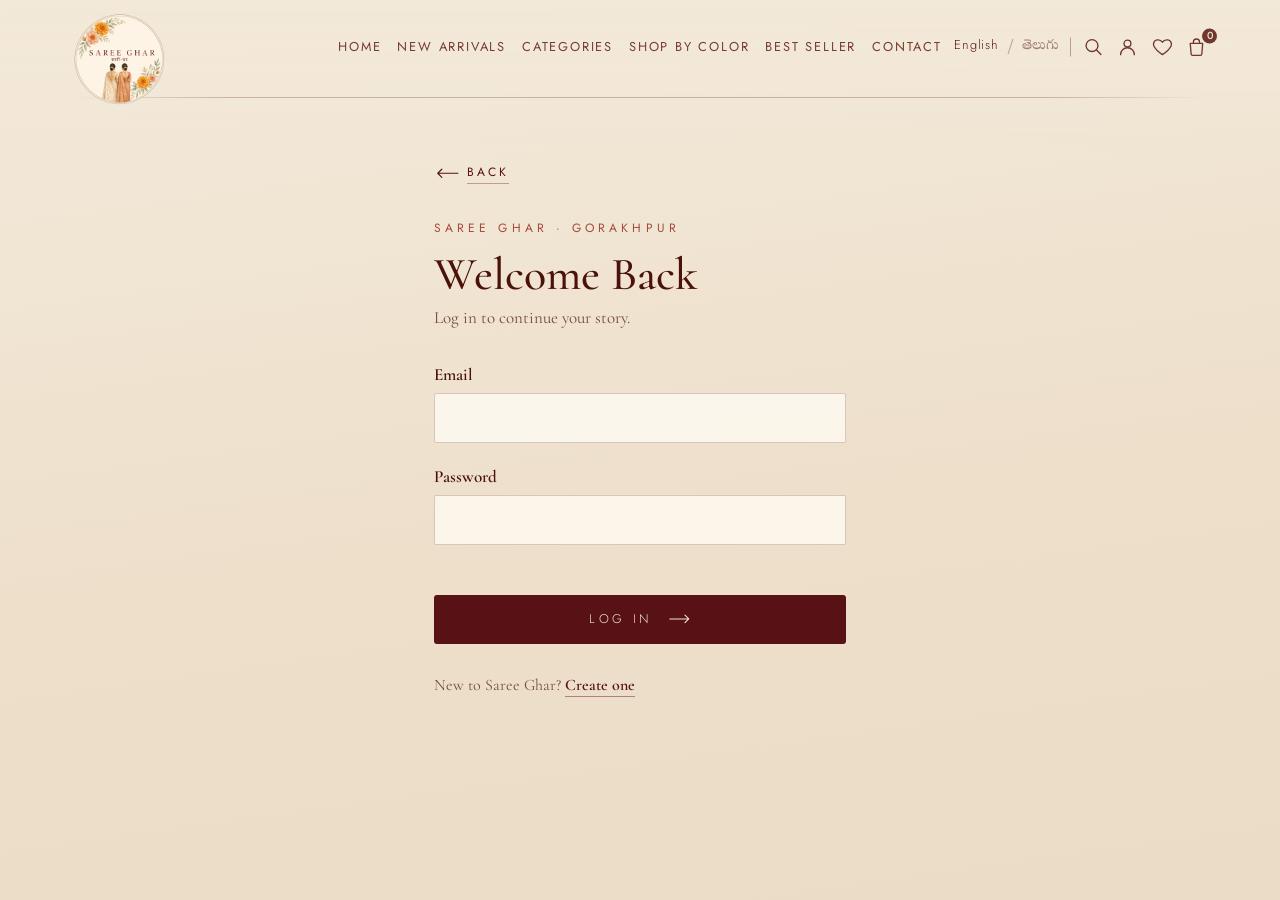
==== commit 151928d3: "Rebrand the storefront from SIAARA to Saree Ghar Per owner decision: full rebrand, no email block, h" ====
--- a/account.html
+++ b/account.html
@@ -3,7 +3,7 @@
 <head>
   <meta charset="UTF-8">
   <meta name="viewport" content="width=device-width, initial-scale=1.0, viewport-fit=cover">
-  <title>My Account — SIAARA By S&amp;A</title>
+  <title>My Account — Saree Ghar</title>
   <link rel="icon" type="image/png" href="assets/img/logo.png">
   <link rel="preconnect" href="https://fonts.googleapis.com">
   <link rel="preconnect" href="https://fonts.gstatic.com" crossorigin>
--- a/css/base.css
+++ b/css/base.css
@@ -1,5 +1,5 @@
 /* ═══════════════════════════════════════════════
-   SIAARA — base tokens & reset
+   Saree Ghar — base tokens & reset
    Colors sampled directly from brand references.
    ═══════════════════════════════════════════════ */
 
--- a/css/hero.css
+++ b/css/hero.css
@@ -1,5 +1,5 @@
 /* ═══════════════════════════════════════════════
-   SIAARA — hero
+   Saree Ghar — hero
    Live editorial composition over the clean plate.
    Copy column positions derive from the 1600×900
    reference; the header is the refined couture
@@ -389,7 +389,7 @@
 .cta:hover svg { transform: translateX(6px); }
 .cta:active { transform: translateY(0) scale(0.985); }
 
-/* ─────────── the Siaara signature (design statement) ─────────── */
+/* ─────────── the Saree Ghar signature (design statement) ─────────── */
 
 .signature {
   margin-top: 4.2vh;
--- a/css/commerce.css
+++ b/css/commerce.css
@@ -1,5 +1,5 @@
 /* ═══════════════════════════════════════════════
-   SIAARA — commerce pages
+   Saree Ghar — commerce pages
    Product · Bag · Wishlist · Auth · Checkout ·
    Order · Account — plus the global search overlay
    and toast (also loaded by the landing page).
